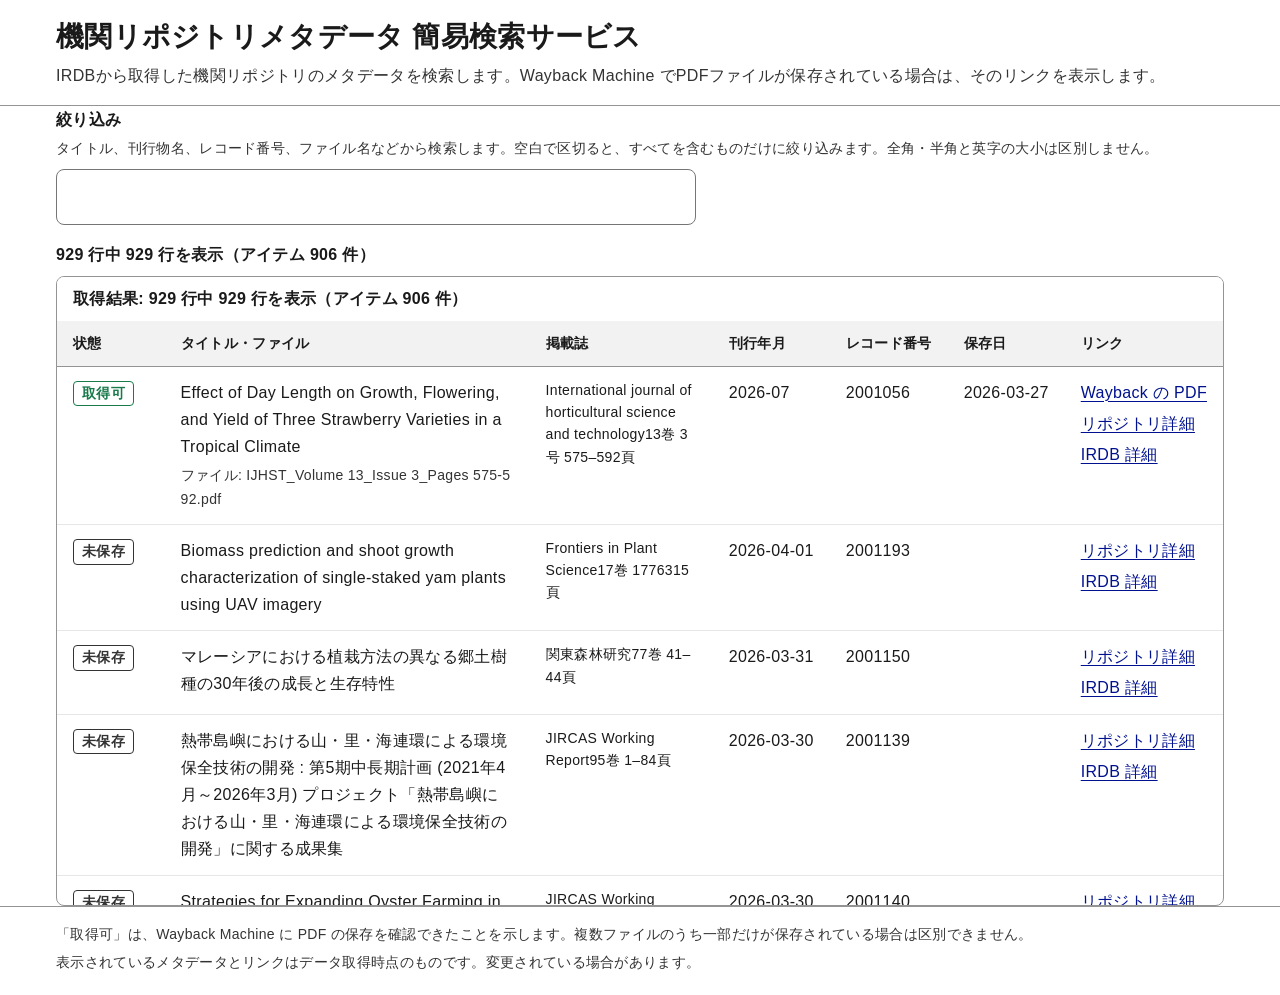
==== viewer.html @ b12cca44 "初回コミット: Wayback Machine から本文 PDF の保存を調べるツール JAIRO Cloud 停止時の代替として、機関リポジトリの本文 PDF が Wayback Machine に" ====
<!DOCTYPE html>
<html lang="ja">
<head>
<meta charset="utf-8">
<meta name="viewport" content="width=device-width, initial-scale=1">
<title>機関リポジトリメタデータ 簡易検索サービス</title>
<style>
/* デザイントークンは @digital-go-jp/design-tokens 2.1.0 の値 */
:root {
  --blue-50: #e8f1fe;
  --blue-900: #0017c1;
  --blue-1000: #00118f;
  --purple-900: #5109ad;
  --gray-50: #f2f2f2;
  --gray-100: #e6e6e6;
  --gray-420: #949494;
  --gray-536: #767676;
  --gray-600: #666666;
  --gray-800: #333333;
  --gray-900: #1a1a1a;
  --green-800: #197a4b;
  --orange-800: #c74700;
  --red-900: #ce0000;
  --yellow-300: #ffd43d;
  --white: #fff;
  --black: #000;
}

* { box-sizing: border-box; }

body {
  margin: 0;
  background: var(--white);
  color: var(--gray-900);
  font-family: "Noto Sans JP", "Hiragino Sans", "Yu Gothic UI", "Meiryo", sans-serif;
  font-size: 16px;
  line-height: 1.7;
  letter-spacing: 0.02em;
}

a { color: var(--blue-1000); text-underline-offset: 0.17em; text-decoration-thickness: 1px; }
a:visited { color: var(--purple-900); }
a:hover { color: var(--blue-900); text-decoration-thickness: 3px; }

/* フォーカスは黄色と黒の二重表示（DADS の方針） */
:focus-visible {
  outline: 4px solid var(--yellow-300);
  outline-offset: 2px;
  box-shadow: 0 0 0 2px var(--black);
  border-radius: 4px;
}

.container { max-width: 1200px; margin: 0 auto; padding: 0 16px; }

header.site {
  border-bottom: 1px solid var(--gray-420);
  padding: 16px 0;
}
header.site h1 {
  margin: 0;
  font-size: 28px;
  line-height: 1.5;
  letter-spacing: 0.01em;
}
header.site p { margin: 4px 0 0; color: var(--gray-800); font-size: 16px; }

main { padding: 24px 0 48px; }

.field label {
  display: block;
  font-weight: 700;
  margin-bottom: 4px;
}
.field .hint {
  margin: 0 0 8px;
  font-size: 14px;
  line-height: 1.7;
  color: var(--gray-800);
}
.field input[type="search"] {
  display: block;
  width: 100%;
  max-width: 640px;
  min-height: 56px;
  padding: 8px 16px;
  font: inherit;
  letter-spacing: inherit;
  color: var(--gray-900);
  background: var(--white);
  border: 1px solid var(--gray-536);
  border-radius: 8px;
}
.field input[type="search"]:hover { border-color: var(--black); }

.status-line {
  margin: 16px 0 8px;
  min-height: 1.7em;
  font-weight: 700;
}

.notice {
  margin: 16px 0;
  padding: 16px;
  border: 2px solid var(--red-900);
  border-radius: 8px;
  background: var(--white);
}
.notice[hidden] { display: none; }
.notice p { margin: 0 0 8px; }
.notice p:last-child { margin-bottom: 0; }
.notice .title { font-weight: 700; color: var(--red-900); }

.picker {
  margin: 16px 0;
  padding: 16px;
  background: var(--gray-50);
  border-radius: 8px;
}
.picker[hidden] { display: none; }
.picker p { margin: 0 0 8px; }
.picker.dragover { outline: 4px dashed var(--blue-900); outline-offset: 2px; }
.picker input[type="file"] { font: inherit; max-width: 100%; }

.table-wrap {
  overflow: auto;
  max-height: 70vh;
  border: 1px solid var(--gray-420);
  border-radius: 8px;
}
table { width: 100%; border-collapse: collapse; min-width: 900px; }
caption {
  text-align: left;
  padding: 8px 16px;
  font-weight: 700;
  background: var(--white);
}
th, td {
  padding: 12px 16px;
  text-align: left;
  vertical-align: top;
  border-bottom: 1px solid var(--gray-100);
}
thead th {
  position: sticky;
  top: 0;
  z-index: 1;
  background: var(--gray-50);
  border-bottom: 1px solid var(--gray-420);
  white-space: nowrap;
  font-size: 14px;
  line-height: 1.5;
}
tbody tr:hover { background: var(--blue-50); }
td.title-cell { min-width: 320px; }
td.title-cell .file { display: block; margin-top: 4px; font-size: 14px; color: var(--gray-800); word-break: break-all; }
td.meta { font-size: 14px; line-height: 1.6; }
td.num { white-space: nowrap; }
td.links { white-space: nowrap; }
td.links a { display: block; }
td.links a + a { margin-top: 4px; }

/* 状態は色だけに頼らず、文字で示す */
.label {
  display: inline-block;
  padding: 0 8px;
  font-size: 14px;
  font-weight: 700;
  line-height: 1.7;
  white-space: nowrap;
  background: var(--white);
  border: 1px solid currentColor;
  border-radius: 4px;
}
.label.ok { color: var(--green-800); }
.label.no_capture { color: var(--gray-800); }
.label.no_pdf { color: var(--orange-800); }
.label.cdx_error { color: var(--red-900); }

.empty { padding: 32px 16px; text-align: center; color: var(--gray-800); }

footer { border-top: 1px solid var(--gray-420); padding: 16px 0; font-size: 14px; color: var(--gray-800); }
footer p { margin: 0 0 4px; }

.visually-hidden {
  position: absolute; width: 1px; height: 1px; margin: -1px; padding: 0;
  overflow: hidden; clip: rect(0, 0, 0, 0); white-space: nowrap; border: 0;
}

@media (max-width: 640px) {
  header.site h1 { font-size: 24px; }
}
@media (prefers-reduced-motion: no-preference) {
  tbody tr { transition: background-color 0.1s; }
}
</style>
</head>
<body>

<header class="site">
  <div class="container">
    <h1>機関リポジトリメタデータ 簡易検索サービス</h1>
    <p>IRDBから取得した機関リポジトリのメタデータを検索します。Wayback Machine でPDFファイルが保存されている場合は、そのリンクを表示します。</p>
  </div>
</header>

<main class="container">
  <div class="field">
    <label for="q">絞り込み</label>
    <p class="hint" id="q-hint">タイトル、刊行物名、レコード番号、ファイル名などから検索します。空白で区切ると、すべてを含むものだけに絞り込みます。全角・半角と英字の大小は区別しません。</p>
    <input id="q" type="search" autocomplete="off" aria-describedby="q-hint" disabled>
  </div>

  <p class="status-line" id="count" role="status" aria-live="polite">読み込み中です…</p>

  <div class="notice" id="error" role="alert" hidden>
    <p class="title">CSV を読み込めませんでした</p>
    <p id="error-msg"></p>
  </div>

  <div class="picker" id="picker" hidden>
    <p><label for="file"><strong>CSV ファイルを選択してください</strong></label></p>
    <p>ブラウザでこのページをファイルとして直接開いた場合は、CSV を自動では読み込めません。ここに CSV ファイルをドラッグするか、選択してください。ファイルは端末の中だけで処理され、送信されません。</p>
    <input id="file" type="file" accept=".csv,text/csv">
  </div>

  <div class="table-wrap" id="table-wrap" role="region" aria-label="取得結果の一覧" tabindex="0" hidden>
    <table>
      <caption id="caption">取得結果</caption>
      <thead>
        <tr>
          <th scope="col">状態</th>
          <th scope="col">タイトル・ファイル</th>
          <th scope="col">掲載誌</th>
          <th scope="col">刊行年月</th>
          <th scope="col">レコード番号</th>
          <th scope="col">保存日</th>
          <th scope="col">リンク</th>
        </tr>
      </thead>
      <tbody id="rows"></tbody>
    </table>
    <p class="empty" id="empty" hidden>条件に合うものはありません。</p>
  </div>
</main>

<footer>
  <div class="container">
    <p>「取得可」は、Wayback Machine に PDF の保存を確認できたことを示します。複数ファイルのうち一部だけが保存されている場合は区別できません。</p>
    <p>表示されているメタデータとリンクはデータ取得時点のものです。変更されている場合があります。</p>
  </div>
</footer>

<script>
(function () {
  "use strict";

  var CSV_URL = "result.csv";
  var LABELS = {
    ok: "取得可",
    no_capture: "未保存",
    no_pdf: "PDFなし",
    cdx_error: "照会エラー"
  };

  var $ = function (id) { return document.getElementById(id); };
  var els = {
    q: $("q"), count: $("count"), error: $("error"), errorMsg: $("error-msg"),
    picker: $("picker"), file: $("file"), wrap: $("table-wrap"),
    rows: $("rows"), empty: $("empty"), caption: $("caption")
  };

  var records = [];   // {row, haystack}
  var timer = null;

  /* ---------- CSV パーサ（引用符・改行入りセル・BOM に対応） ---------- */
  function parseCsv(text) {
    if (text.charCodeAt(0) === 0xFEFF) text = text.slice(1);
    var table = [], row = [], cell = "", inQuotes = false, i = 0, n = text.length, c;
    while (i < n) {
      c = text[i];
      if (inQuotes) {
        if (c === '"') {
          if (text[i + 1] === '"') { cell += '"'; i += 2; continue; }
          inQuotes = false; i++; continue;
        }
        cell += c; i++; continue;
      }
      if (c === '"') { inQuotes = true; i++; }
      else if (c === ",") { row.push(cell); cell = ""; i++; }
      else if (c === "\r") { i++; }
      else if (c === "\n") { row.push(cell); table.push(row); row = []; cell = ""; i++; }
      else { cell += c; i++; }
    }
    if (cell !== "" || row.length) { row.push(cell); table.push(row); }
    return table;
  }

  function toObjects(table) {
    if (!table.length) return [];
    var head = table[0];
    return table.slice(1).filter(function (r) {
      return r.length > 1 || (r.length === 1 && r[0] !== "");
    }).map(function (r) {
      var o = {};
      head.forEach(function (h, k) { o[h] = r[k] === undefined ? "" : r[k]; });
      return o;
    });
  }

  /* ---------- 検索 ---------- */
  function normalize(s) {
    return String(s).normalize("NFKC").toLowerCase();
  }

  function fileName(url) {
    if (!url) return "";
    var last = url.split("?")[0].split("/").pop();
    try { return decodeURIComponent(last); } catch (e) { return last; }
  }

  function safeHref(url) {
    return /^https?:\/\//i.test(url || "") ? url : "";
  }

  function load(rowsArr) {
    records = rowsArr.map(function (o) {
      o._file = fileName(o.file_url);
      var parts = Object.keys(o).map(function (k) { return o[k]; });
      parts.push(LABELS[o.status] || "");
      return { row: o, haystack: normalize(parts.join("\n")) };
    });
    els.q.disabled = false;
    els.error.hidden = true;
    els.picker.hidden = true;
    els.wrap.hidden = false;
    render();
  }

  function filtered() {
    var terms = normalize(els.q.value).split(/\s+/).filter(Boolean);
    if (!terms.length) return records;
    return records.filter(function (rec) {
      return terms.every(function (t) { return rec.haystack.indexOf(t) !== -1; });
    });
  }

  /* ---------- 表示 ---------- */
  function td(cls, child) {
    var e = document.createElement("td");
    if (cls) e.className = cls;
    if (typeof child === "string") e.textContent = child;
    else if (child) e.appendChild(child);
    return e;
  }

  function link(href, text) {
    var h = safeHref(href);
    if (!h) return null;
    var a = document.createElement("a");
    a.href = h;
    a.textContent = text;
    a.rel = "noopener noreferrer";
    return a;
  }

  function buildRow(o) {
    var tr = document.createElement("tr");

    var label = document.createElement("span");
    label.className = "label " + (LABELS[o.status] ? o.status : "");
    label.textContent = LABELS[o.status] || o.status || "不明";
    tr.appendChild(td("", label));

    var t = document.createElement("div");
    t.textContent = o.title;
    if (o._file) {
      var f = document.createElement("span");
      f.className = "file";
      f.textContent = "ファイル: " + o._file;
      t.appendChild(f);
    }
    tr.appendChild(td("title-cell", t));

    var vol = [];
    if (o.volume) vol.push(o.volume + "巻");
    if (o.number) vol.push(o.number + "号");
    if (o.startingPage) vol.push(o.startingPage + (o.endingPage ? "–" + o.endingPage : "") + "頁");
    var pub = document.createElement("div");
    pub.textContent = o.publicationName || "";
    if (vol.length) {
      var v = document.createElement("span");
      v.className = "file";
      v.textContent = vol.join(" ");
      pub.appendChild(v);
    }
    tr.appendChild(td("meta", pub));

    tr.appendChild(td("num", o.publicationDate));
    tr.appendChild(td("num", o.record_id));
    tr.appendChild(td("num", o.capture_date));

    var links = document.createElement("div");
    [[o.archive_url, "Wayback の PDF"], [o.record_url, "リポジトリ詳細"], [o.irdb_url, "IRDB 詳細"]]
      .forEach(function (p) {
        var a = link(p[0], p[1]);
        if (a) links.appendChild(a);
      });
    tr.appendChild(td("links", links));
    return tr;
  }

  function render() {
    var list = filtered();
    var frag = document.createDocumentFragment();
    list.forEach(function (rec) { frag.appendChild(buildRow(rec.row)); });
    els.rows.textContent = "";
    els.rows.appendChild(frag);
    els.empty.hidden = list.length > 0;

    var items = {};
    list.forEach(function (rec) { items[rec.row.record_id] = true; });
    var msg = records.length + " 行中 " + list.length + " 行を表示"
      + "（アイテム " + Object.keys(items).length + " 件）";
    els.count.textContent = msg;
    els.caption.textContent = "取得結果: " + msg;
  }

  /* ---------- 読み込み ---------- */
  function showError(msg) {
    els.errorMsg.textContent = msg;
    els.error.hidden = false;
    els.picker.hidden = false;
    els.count.textContent = "CSV が読み込まれていません。";
  }

  function readFile(file) {
    var reader = new FileReader();
    reader.onload = function () {
      try { load(toObjects(parseCsv(String(reader.result)))); }
      catch (e) { showError("CSV を解析できませんでした: " + e.message); }
    };
    reader.onerror = function () { showError("ファイルを読み込めませんでした。"); };
    reader.readAsText(file, "utf-8");
  }

  function autoLoad() {
    if (location.protocol === "file:") {
      els.picker.hidden = false;
      els.count.textContent = "CSV ファイルを選択してください。";
      return;
    }
    fetch(CSV_URL, { cache: "no-cache" }).then(function (res) {
      if (!res.ok) throw new Error(CSV_URL + " が見つかりません（HTTP " + res.status + "）");
      return res.text();
    }).then(function (text) {
      load(toObjects(parseCsv(text)));
    }).catch(function (e) {
      showError(e.message + "。このページと同じ場所に " + CSV_URL + " を置くか、下から CSV を選択してください。");
    });
  }

  els.q.addEventListener("input", function () {
    clearTimeout(timer);
    timer = setTimeout(render, 120);
  });
  els.file.addEventListener("change", function () {
    if (els.file.files[0]) readFile(els.file.files[0]);
  });
  ["dragover", "dragenter"].forEach(function (ev) {
    els.picker.addEventListener(ev, function (e) { e.preventDefault(); els.picker.classList.add("dragover"); });
  });
  ["dragleave", "drop"].forEach(function (ev) {
    els.picker.addEventListener(ev, function () { els.picker.classList.remove("dragover"); });
  });
  els.picker.addEventListener("drop", function (e) {
    e.preventDefault();
    if (e.dataTransfer.files[0]) readFile(e.dataTransfer.files[0]);
  });

  autoLoad();
})();
</script>
</body>
</html>
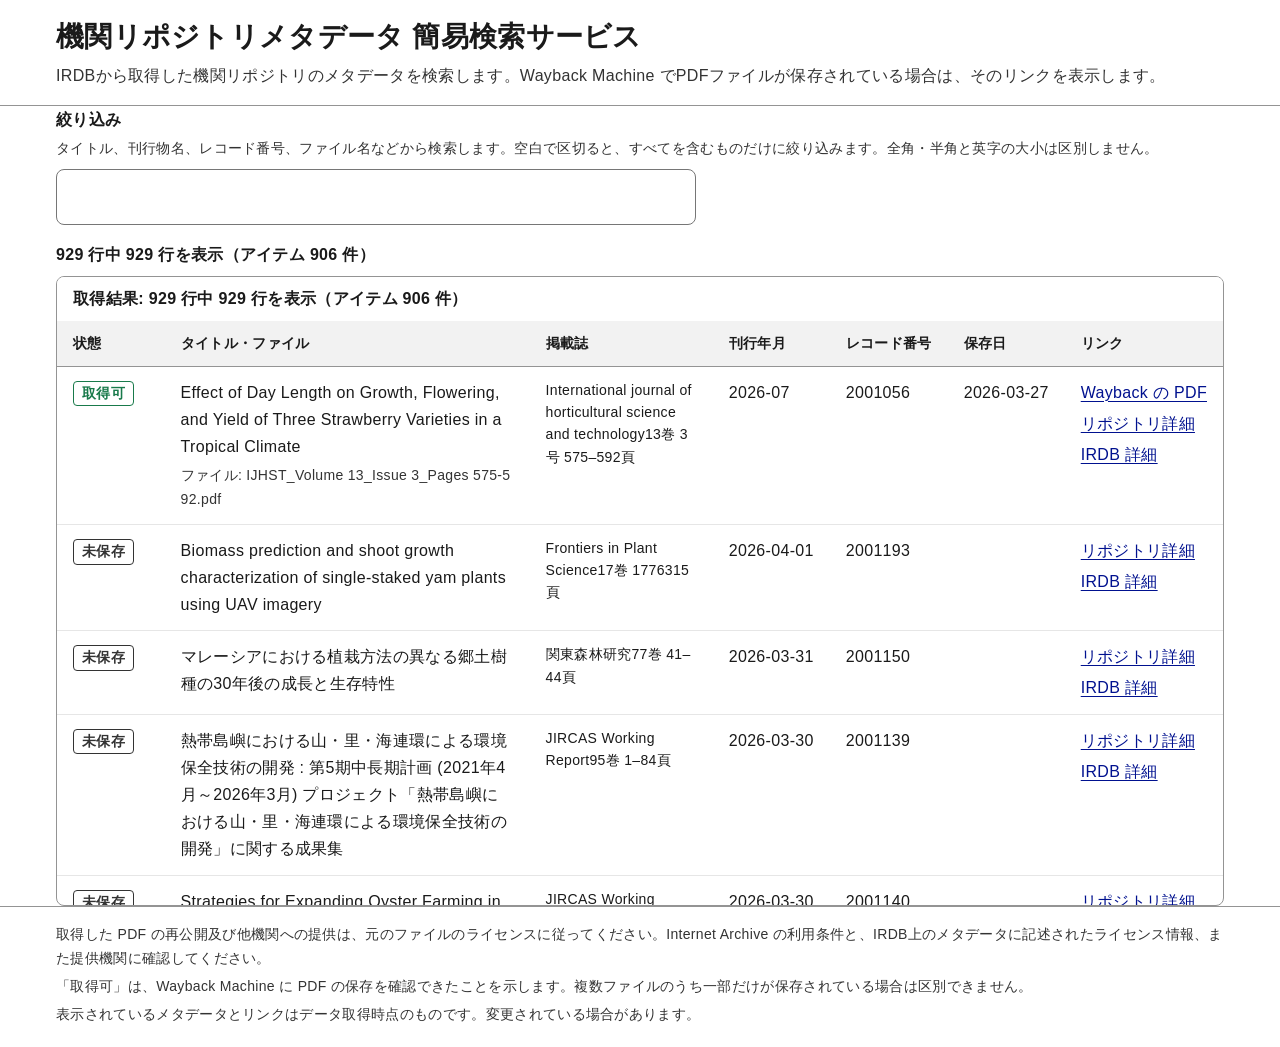
==== commit 708d3a4f: "change README.md" ====
--- a/viewer.html
+++ b/viewer.html
@@ -245,6 +245,7 @@
 
 <footer>
   <div class="container">
+    <p>取得した PDF の再公開及び他機関への提供は、元のファイルのライセンスに従ってください。Internet Archive の利用条件と、IRDB上のメタデータに記述されたライセンス情報、また提供機関に確認してください。</p>
     <p>「取得可」は、Wayback Machine に PDF の保存を確認できたことを示します。複数ファイルのうち一部だけが保存されている場合は区別できません。</p>
     <p>表示されているメタデータとリンクはデータ取得時点のものです。変更されている場合があります。</p>
   </div>
